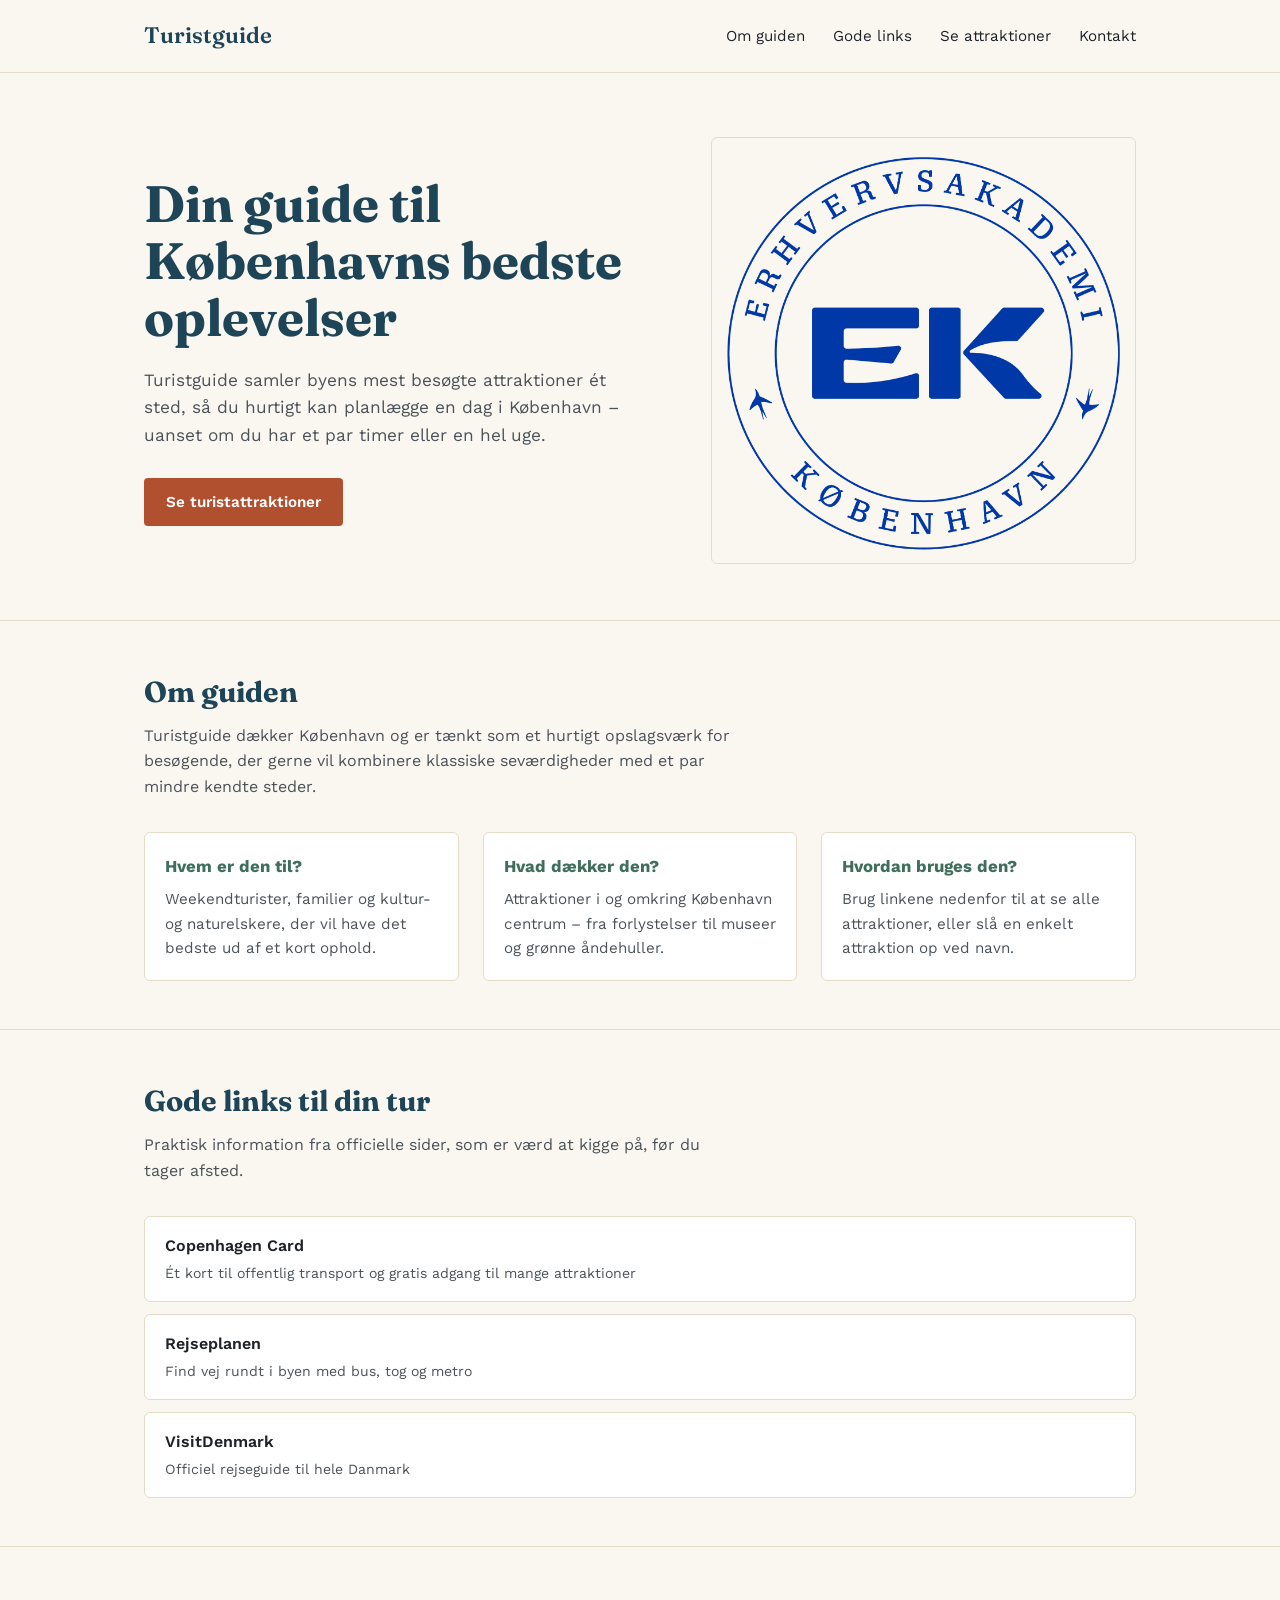
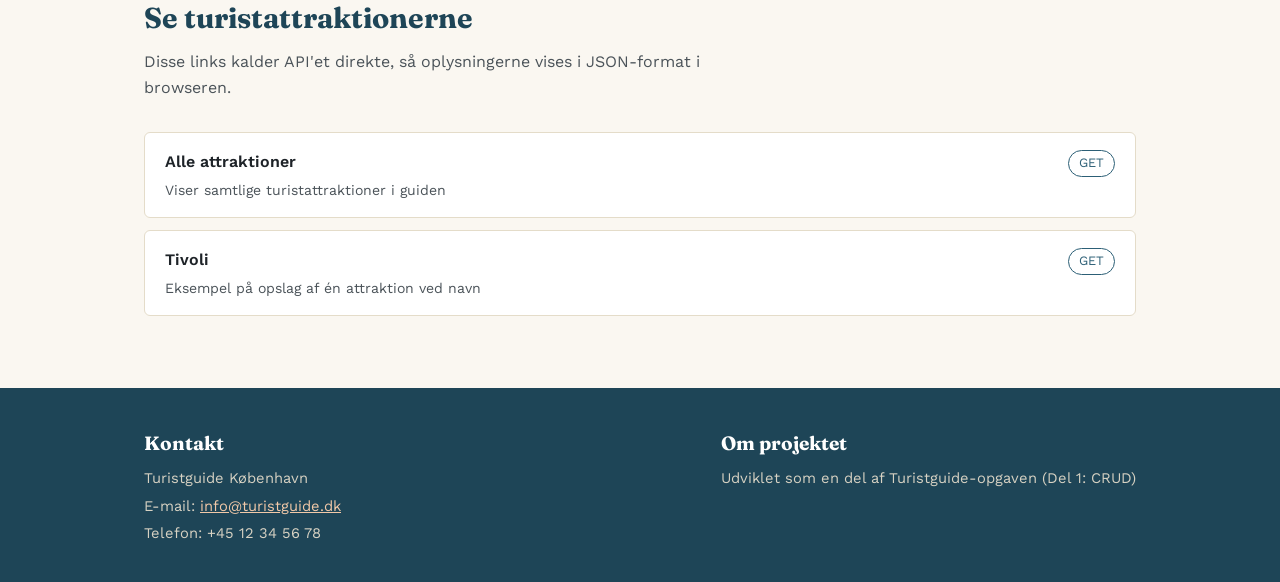
==== src/main/resources/templates/index.html @ d809335d "REfactor" ====
<!DOCTYPE html>
<html lang="da">
<head>
    <meta charset="UTF-8">
    <meta name="viewport" content="width=device-width, initial-scale=1.0">

    <!-- Dette bliver vist i fanebladet (Altså fanebladets navn) -->
    <title>Turistguide København</title>

    <!-- rel="preconnect" til fonts.googleapis.com gør blot at den opretter fordindelse til Google Fonts serveren i forvejen før den egentlig skal bruge noget derfra. -->
    <link rel="preconnect" href="https://fonts.googleapis.com">
    <!-- Henter et CSS-stylesheet fra Google Fonts som bruges til at definere 2 skrifttyper som vi definerer i style.css (Specifikt h1 og h2) -->
    <link href="https://fonts.googleapis.com/css2?family=Fraunces:wght@500;600&family=Work+Sans:wght@400;500;600&display=swap" rel="stylesheet">

    <!-- Henter vores css kode fra style.css filen -->
    <link rel="stylesheet" href="../static/style.css">
</head>
<body>

<!-- Den øverste del af hjemmesiden -->
<header class="site-header">

    <!-- Wrap bruges til at holde indholdet samlet og begrænse bredden -->
    <div class="wrap">

        <!-- Når man trykker på Turistguide teksten, bringer den dig til den øverste del af siden. -->
        <a href="#top" class="brand">Turistguide</a>

        <!-- Navigation / menuen på hjemmesiden -->
        <nav aria-label="Hovedmenu">

            <!-- <ul> opretter en liste uden numre -->
            <ul>
                <!-- <li> er links som sender brugeren til sektioner ved hjælp af ID. (Herunder er ID'erne "#om" & "#eksterne" .. osv.-->
                <li><a href="#om">Om guiden</a></li>
                <li><a href="#eksterne">Gode links</a></li>
                <li><a href="#api">Se attraktioner</a></li>
                <li><a href="#kontakt">Kontakt</a></li>
            </ul>
        </nav>
    </div>
</header>

<!-- Det er hjemmesidens primære indhold, og id="top" gør at vi kan navigere hertil med referencen href="#top" -->
<main id="top">

    <!-- Dette er den første store sektion på hjemmesiden -->
    <section class="hero">

        <!-- Div er division som er en usynlig "kasse" som bruges til at strukturerer og gruppere elementer-->
        <!-- class="wrap" kalder på silen fra style.css -->
        <div class="wrap">
            <div>
                <!-- h1 er DEN VIGTIGSTE overskrift!!! -->
                <h1>Din guide til Københavns bedste oplevelser</h1>
                <p>
                    Turistguide samler byens mest besøgte attraktioner ét sted, så du hurtigt kan
                    planlægge en dag i København – uanset om du har et par timer eller en hel uge.
                </p>
                <!-- <a er et link der er stylet som en knap i style.css, denne knap sender brugeren til api sektionen.  -->
                <a class="button" href="#api">Se turistattraktioner</a>
            </div>
            <!-- Billede til hero sektionen - src angiver stien til billedet. -->
            <img class="hero-image" src="../static/images/hero.png" alt="Illustration af EK's logo">
        </div>
    </section>

    <!-- Sektion med information om turistguide, id="om" gør det muligt at navigere hertil med href="#om". -->
    <section id="om">

        <!-- Div er division som er en usynlig "kasse" som bruges til at strukturerer og gruppere elementer-->
        <!-- class="wrap" kalder på silen fra style.css -->
        <div class="wrap">

            <!-- h2 er den NÆSTEVIGTIGSTE overskrift!! -->
            <h2>Om guiden</h2>

            <!-- her har vi en paragraf som er designet efter klassen section-intro fra style.css -->
            <p class="section-intro">
                Turistguide dækker København og er tænkt som et hurtigt opslagsværk for besøgende,
                der gerne vil kombinere klassiske seværdigheder med et par mindre kendte steder.
            </p>
            <!-- klassen er brugt til at definere designet af vores grid. -->
            <div class="about-grid">
                <div>
                    <!-- h3 er den TREDJEVIGTIGSTE overskrift! -->
                    <h3>Hvem er den til?</h3>
                    <p>Weekendturister, familier og kultur- og naturelskere, der vil have det bedste ud af et kort ophold.</p>
                </div>
                <div>
                    <h3>Hvad dækker den?</h3>
                    <p>Attraktioner i og omkring København centrum – fra forlystelser til museer og grønne åndehuller.</p>
                </div>
                <div>
                    <h3>Hvordan bruges den?</h3>
                    <p>Brug linkene nedenfor til at se alle attraktioner, eller slå en enkelt attraktion op ved navn.</p>
                </div>
            </div>
        </div>
    </section>

    <!-- sektion med links til eksterne hjemmesider, defineret med id="eksterne" så vi kan navigere til det med href="#eksterne"-->
    <section id="eksterne">
        <div class="wrap">
            <h2>Gode links til din tur</h2>
            <p class="section-intro">
                Praktisk information fra officielle sider, som er værd at kigge på, før du tager afsted.
            </p>
            <!-- Her oprettes en liste uden numre -->
            <ul class="link-list">
                <!-- her oprettes der et link der har en reference til en ekstern hjemmeside-->
                <!-- target="_blank" sørger for at linket åbnes på en ny fane. -->
                <!-- rel="noopener" er en sikkerhedsforanstaltning der sørger for at den nye fane ikke får adgang til window.opener
                (forbindelsen mellem de to faner brydes. Vores side kan ikke menipuleres af den side vi linker til -->
                <li>
                    <a href="https://www.visitcopenhagen.dk" target="_blank" rel="noopener">

                        <!-- span bruges som en mindre beholder, i den her sammenhæng bruger vi det til at samle linkets tekst -->
                        <span>
                            <!-- class="label" er titlen på vores link -->
                <span class="label">Copenhagen Card</span>
                            <!-- class="desc" er beskrivelsen af vores link -->
                <span class="desc">Ét kort til offentlig transport og gratis adgang til mange attraktioner</span>
              </span>
                    </a>
                </li>
                <li>
                    <a href="https://www.rejseplanen.dk" target="_blank" rel="noopener">
              <span>
                <span class="label">Rejseplanen</span>
                <span class="desc">Find vej rundt i byen med bus, tog og metro</span>
              </span>
                    </a>
                </li>
                <li>
                    <a href="https://www.visitdenmark.dk" target="_blank" rel="noopener">
              <span>
                <span class="label">VisitDenmark</span>
                <span class="desc">Officiel rejseguide til hele Danmark</span>
              </span>
                    </a>
                </li>
            </ul>
        </div>
    </section>

    <!-- sektion med link til vores spring-boot API'er (id="api" som bruges til href="#api" -->
    <section id="api">
        <div class="wrap">
            <h2>Se turistattraktionerne</h2>
            <p class="section-intro">
                Disse links kalder API'et direkte, så oplysningerne vises i JSON-format i browseren.
            </p>
            <!-- ol opretter en numeret liste-->
            <ol class="link-list">
                <li>
                    <a href="/attractions">
              <span>
                <span class="label">Alle attraktioner</span>
                <span class="desc">Viser samtlige turistattraktioner i guiden</span>
              </span>
                        <span class="method">GET</span>
                    </a>
                </li>
                <li>
                    <a href="/attractions/tivoli">
              <span>
                <span class="label">Tivoli</span>
                <span class="desc">Eksempel på opslag af én attraktion ved navn</span>
              </span>
                        <span class="method">GET</span>
                    </a>
                </li>
            </ol>
        </div>
    </section>

</main>

<!-- Den nederste del af hjemmesiden har id="kontakt" så den kan refereres til via href="#kontakt" -->
<footer class="site-footer" id="kontakt">
    <div class="wrap">
        <div>
            <h2>Kontakt</h2>
            <p>Turistguide København</p>
            <p>E-mail: <a href="mailto:info@turistguide.dk">info@turistguide.dk</a></p>
            <p>Telefon: +45 12 34 56 78</p>
        </div>
        <div>
            <h2>Om projektet</h2>
            <p>Udviklet som en del af Turistguide-opgaven (Del 1: CRUD)</p>
        </div>
    </div>
</footer>

</body>
</html>
---- src/main/resources/static/style.css ----
/* :root definerer globale css variabler - man kan bruge variablerne igen med var(--navn) */
:root {
    /* Dette definerer vores farve variabler */
    --color-bg: #FAF7F1;
    --color-ink: #1E2328;
    --color-ink-soft: #4B5359;
    --color-harbor: #2C5F76;
    --color-harbor-dark: #1E4557;
    --color-green: #3F6E5C;
    --color-brick: #B1502E;
    --color-card: #FFFFFF;
    --color-border: #E4DCC9;

    /* Dette definerer vores font variabler */
    --font-display: "Fraunces", "Georgia", serif;
    --font-body: "Work Sans", "Segoe UI", sans-serif;

    /* Dette definerer max hjemmeside bredde */
    --max-width: 1040px;
}

/* "*" bruges til alle elementer på hjemmesiden - den giver reglen defineret i den til alt på hjemmesiden */
* {
    /* Dette definerer at padding og border bliver regnet med i elementets samlede størrelse */
    box-sizing: border-box;

    /* Dette definerer hvordan musen skal se ud (Her ændre vi den til et prædefineret billede */
    cursor: url('images/Caroussel.png'), pointer;
}

/* Dette definerer html rammen */
html {
    /* Dette definerer at scrolling til sektioner er bløde/smooth i stedet for øjeblikkeligt */
    scroll-behavior: smooth;
}

/* Dette definerer ting for selve indholdet på siden*/
body {
    margin: 0; /* Fjerner browserens stadard margins (Luftbæltet rundt om elementerne) */
    background: var(--color-bg);/* Dette definerer vores baggrundsfarve (Læg mærke til vi kalder på :root farven med var(--navn) */
    color: var(--color-ink);/* Dette definerer almindeligt tekstfarve, igen fra :root */
    font-family: var(--font-body);/* Dette definerer almindelig tekst skrifttype, defineret i :root */
    line-height: 1.6;/* Dette definerer linjeafstanden for almindelig tekst */
}

/* Dette sætter regler for vores billeder */
img {
    max-width: 100%; /* Dette definerer at billedet ikke bliver bredere end billedet container */
    display: block; /* Dette definerer at img skal blive til et "block" element */
}

/* a er styling for alle links */
a {
    color: var(--color-harbor); /* Dette definerer farven på linket, defineret i :root */
}


/* Dette er stylingen når du navigere til knappen via tastaturet (tab taget)*/
a:focus-visible,
button:focus-visible {
    outline: 3px solid var(--color-brick); /* Dette definerer outlinen omkring elementet*/
    outline-offset: 2px; /* Dette definerer hvor meget afstand der er mellem outlinen og elementet */
}

/* Styling til vores wrap klasse (holder indholdet samlet) */
.wrap {
    max-width: var(--max-width); /* Dette definerer at den ikke må være mere end 1040px defineret i :root*/
    margin: 0 auto; /* margin er afstanden udenfor elementet (Luft uden for kassen) */
    padding: 0 24px; /* padding er afstanden inde i elementet  (Luft inde i kassen) */
}

/* ---------- Header / nav ---------- */


/* Styling af vores header */
.site-header {
    border-bottom: 1px solid var(--color-border); /* Laver en linje under headeren og definerer hvor stor den skal være*/
    background: var(--color-bg); /* Dette definerer baggrundsfarven i headeren */
    position: sticky; /* Dette definerer at den skal vises øverst hele tiden (Selv når man scroller ned) */
    top: 0; /* angiver at den er helt oppe i toppen */
    z-index: 10; /* angiver at den ligger ovenpå det andet indhold, frem for under det */
}

/* Styling af vores wrap element inden i headeren */
.site-header .wrap {
    display: flex; /* alt vi bruger flexbox til at placere elementerne */
    align-items: center; /* centrerer elementerne lodret */
    justify-content: space-between; /* ligger elementerne med luft imellem */
    padding-top: 18px; /* luft over indholdet */
    padding-bottom: 18px; /* luft under indholdet */
}

/* Styler vores brand (hjemmesidens logo og navn)*/
.brand {
    font-family: var(--font-display); /* fonten for overskriften */
    font-size: 1.4rem; /* størrelsen på overskriften */
    font-weight: 600; /* tekstens tykkelse */
    color: var(--color-harbor-dark); /* tekstens farve */
    text-decoration: none; /* fjerne underscore stregen på links */
}

/* Styler vores nav unummerede lister */
nav ul {
    list-style: none; /* fjerne prikkerne fra listen */
    display: flex; /* placerer menupunkterne ved siden af hinanden */
    gap: 28px; /* afstanden mellem menupunkterne */
    margin: 0; /* fjerner standard margin */
    padding: 0; /* fjerne standard padding (fordi vi skriver 0) */
}

/* Styler vores nav links */
nav a {
    text-decoration: none; /* fjerne understreg på linket */
    color: var(--color-ink); /* farve på linket */
    font-size: 0.95rem; /* størrelse på linket */
    border-bottom: 2px solid transparent; /* gennemsigtig boarder så størrelsen ikke ændre sig når du hover musen hen over */
    padding-bottom: 2px; /* linjeafstand under teksten */
    transition: border-color 0.15s ease; /* gør ændringen af borderfarven blød */
}

/* Styler når musen hovers over et navigationslink */
nav a:hover {
    border-color: var(--color-brick); /* farve på boarderen når man hover musen over */
}

/* ---------- Hero ---------- */

/* Styling for hero sektionen */
.hero {
    padding: 64px 0 56px; /* 64px er for top, ventre/højre er 0 og bund er de 56px */
}

/* Styling for wrap elementet inde i hero */
.hero .wrap {
    display: grid; /* definere at vi bruger et CSS-grid */
    grid-template-columns: 1.1fr 0.9fr; /* laver 2 kolloner hvor den første er lidt større end den anden */
    gap: 48px; /* gappet mellem kollonerne */
    align-items: center; /* centrerer indholdet lodret */
}

/* Styler vores VIGTIGSTE overskrift!!! */
.hero h1 {
    font-family: var(--font-display); /* fonten på overskriften */
    font-size: clamp(2.2rem, 4vw, 3.2rem); /* font størrelse tilpasser sig skærmstørrelser 2.2rem minimum, 4vw betyder 4% af skærmens bredde og 3.2rem maximum */
    line-height: 1.12; /* linjeafstand */
    margin: 0 0 20px; /* fjerne margin i top og højre/venstre og sætter 20px til bunden*/
    color: var(--color-harbor-dark); /* sætter farven */
    max-width: 16ch; /* sætter max bredde ch betyder "ca. bredde" */
}

/* Styler paragraph elementet for hero sektionen */
.hero p {
    font-size: 1.08rem; /* størrelse på font */
    color: var(--color-ink-soft); /* farve på font */
    max-width: 46ch; /* begrænser tekstkassens bredde */
    margin: 0 0 28px; /* fjerne top og højre/venstre margin og sætter bund til 28px */
}

/* Styler hero billedet */
.hero-image {
    border-radius: 6px; /* dette afrunder hjørnerne */
    overflow: hidden;  /* skjuler indholdet der gør ud over elementet */
    border: 1px solid var(--color-border); /* laver en border rundt om billedet og fortælle hvilken farve den skal være */
}

/* Styler knap */
.button {
    display: inline-block; /* Gør linket til et inline-block element hvilket gør det muligt at give det padding som en knap */
    background: var(--color-brick); /* baggrundsfarve for knap */
    color: #FFFFFF; /* tekstfarven på knappen */
    padding: 12px 22px; /* luft inde i knappen top/bund og højre/venstre*/
    border-radius: 4px; /* afrunder hjørnerne */
    text-decoration: none; /* fjerner underline fra elementet */
    font-weight: 600; /* tekstens tykkelse*/
    font-size: 0.95rem; /* størrelsen på teksten */
}

/* Styler når musen hover over knappen */
.button:hover {
    background: #93401f; /* gør baggrunden mørkere når man hover over*/
}

/* ---------- Sections ---------- */

/* Styling for alle section elementer */
section {
    padding: 48px 0; /* luft over og under 48 px og fjerne højre venstre */
}

/* Section + section styler hvordan en section kommer efter en anden section */
section + section {
    border-top: 1px solid var(--color-border); /* laver en linje mellem sectionerne og vælger farven */
}

/* Styling de NÆSTVIGTIGSTE overskrifter!! */
h2 {
    font-family: var(--font-display); /* Font på overskrift*/
    font-size: 1.8rem; /* Størrelse på overskrift */
    color: var(--color-harbor-dark); /* farve på overskrift */
    margin: 0 0 8px; /* fjerne margin på top og højre/venstre og giver 8px under */
}

/* Styler sections for introduktionstekst */
.section-intro {
    color: var(--color-ink-soft); /* farve på tekst */
    max-width: 60ch; /* begrænser tekstbredden */
    margin: 0 0 32px; /* fjerne margin fra top og højre/venstre og stætter bund til 32px*/
}

/* ---------- About ---------- */

/* Styler grid med informationsboxe */
.about-grid {
    display: grid; /* vælger CSS grid*/
    grid-template-columns: repeat(3, 1fr); /* sætter 3 kolonner af samme størrelse */
    gap: 24px; /* sætter afstanden mellem kolonnerne */
}

/* Styler div inden i about-grid */
.about-grid div {
    background: var(--color-card); /* baggrundsfarve */
    border: 1px solid var(--color-border); /* sætter en border rundt om boxen */
    border-radius: 6px; /* afrunder hjørner */
    padding: 20px; /* luft inde i boxen */
}

/* Styler den TREDJEVIGTIGSTE i about-grid! */
.about-grid h3 {
    font-size: 1.05rem; /* størrelse på tekst*/
    margin: 0 0 8px; /* fjerne margin fra top og højre/venstre og sætter bund til 8px */
    color: var(--color-green); /* farve på tekst */
}

/* Styler paragraph i about-grid */
.about-grid p {
    margin: 0; /* fjerne standard margin */
    font-size: 0.95rem; /* tekststørrelse */
    color: var(--color-ink-soft); /* tekstfarve */
}

/* ---------- Link lists ---------- */

/*Styler for liste med links  */
.link-list {
    list-style: none; /* fjerner liste-prikkerne */
    margin: 0; /* fjerne margin */
    padding: 0; /* fjerner padding */
    display: grid; /* vælger CSS grid */
    gap: 12px; /* afstand mellem listepunkterne */
}

/* Styler for hvert listepunkt */
.link-list li {
    border: 1px solid var(--color-border); /* border rundt om listepunkt*/
    border-radius: 6px; /* afrunder hjørnerne */
    background: var(--color-card); /* baggrundsfarve */
}

/* Styler for links inden i listen */
.link-list a {
    display: flex; /* vælger flexbox */
    justify-content: space-between; /* placerer indholdet med plads imellem */
    align-items: baseline; /* Justerer elementer efter deres tekst-baseline */
    gap: 16px; /* afstand imellem elementerne */
    padding: 16px 20px; /* luft inde i linket */
    text-decoration: none; /* fjerne underline */
    color: var(--color-ink); /* tekstefarve */
}

/* Styler links inde i listen når musen hover */
.link-list a:hover {
    background: #F1ECDF; /* sætter baggrundsfarven */
}

/*Styler label i linket */
.link-list .label {
    font-weight: 600; /* tekstens tykkelse */
}

/* Styling af HTTP metoden */
.link-list .method {
    font-size: 0.8rem; /* tekststørrelse */
    color: var(--color-harbor); /* tekstfarve */
    border: 1px solid var(--color-harbor); /* tekstborder */
    border-radius: 999px; /* gør tekstborderen mere rund og pilleformet */
    padding: 2px 10px; /* luft omkring teksten */
    white-space: nowrap; /* gør teksten ikke hopper ned på en ny linje */
}

/*Styler til link listens beskrivelse */
.link-list .desc {
    display: block; /* vælger CSS block - gør at beskrivelsen kommer på egen linje */
    font-size: 0.88rem; /* Tekststørrelse */
    color: var(--color-ink-soft);/* tekstfarve */
    margin-top: 4px; /* sætter afstanden i toppen til 4px */
}

/* ---------- Footer ---------- */

/* Styler footeren på siden*/
.site-footer {
    background: var(--color-harbor-dark); /* baggrundsfarve */
    color: #EFE9DB; /* tekstfarve */
    padding: 40px 0 32px; /* luft inde i footeren (Over, højre/venstre og under */
    margin-top: 24px; /* sætter afstand mellem indhold og footeren til 24 px. */
}

/* Styler wrap elementet i footeren */
.site-footer .wrap {
    display: flex; /* Vælger CSS flex box*/
    justify-content: space-between; /* placerer elementerne med plads imellem */
    flex-wrap: wrap; /* tillader at elementerne må hoppe ned på næste linje hvis der ikke er plads*/
    gap: 24px; /* sætter afstanden wrap elementerne */
}

/*Styling for den NÆSTVIGTIGSTE overskrift!! */
.site-footer h2 {
    color: #FFFFFF; /* tekstfarve */
    font-size: 1.2rem; /* tekststørrelse */
}

/* Styling for links i footeren*/
.site-footer a {
    color: #F2C9A8; /* linkfarve*/
}

/* Styling for paragrafteks i footeren*/
.site-footer p {
    margin: 4px 0; /* sætter margin til 4px for over/under og fjerne margin for højre/venstre */
    font-size: 0.92rem;/* tekststørrelse */
    color: #D7D2C3; /* tekstfarve */
}

/* ---------- Responsivt ---------- */

/* MOBILE FIRST! (Hvis skærmen er 760px eller mindre*/
@media (max-width: 760px) {
    nav ul {
        gap: 16px; /* sætter mindre afstand mellem menupunkterne hvis man besøger siden fra en mindre skærm*/
        flex-wrap: wrap; /* vælger CSS wrap - tillader at menupunkterne må hoppe ned på næste linje */
    }

    /* styler wrap elementet i hero elementet for mindre skærm */
    .hero .wrap {
        grid-template-columns: 1fr; /* vi ændre fra 2 kolonner til 1 kolonne */
    }

    /* Styler billede for en mindre skærm */
    .hero-image {
        order: -1; /* flytter billedet før teksten (-1 før teksten --- +1 efter teksten) */
    }

    /* Styler about-grid for mindre skærm */
    .about-grid {
        grid-template-columns: 1fr; /* Vi ændre fra 3 til 1 kolonne */
    }

    /* Styler footer wrap elementet til mindre skærm */
    .site-footer .wrap {
        flex-direction: column; /* Vi placerer elementerne lodret frem for vandret */
    }
}

/* Til brugere der ønsker mindre bevægelse - bliver bevægelsen reduceret */
@media (prefers-reduced-motion: reduce) {
    html {
        scroll-behavior: auto; /* fjerner smooth scroll fra html */
    }
}
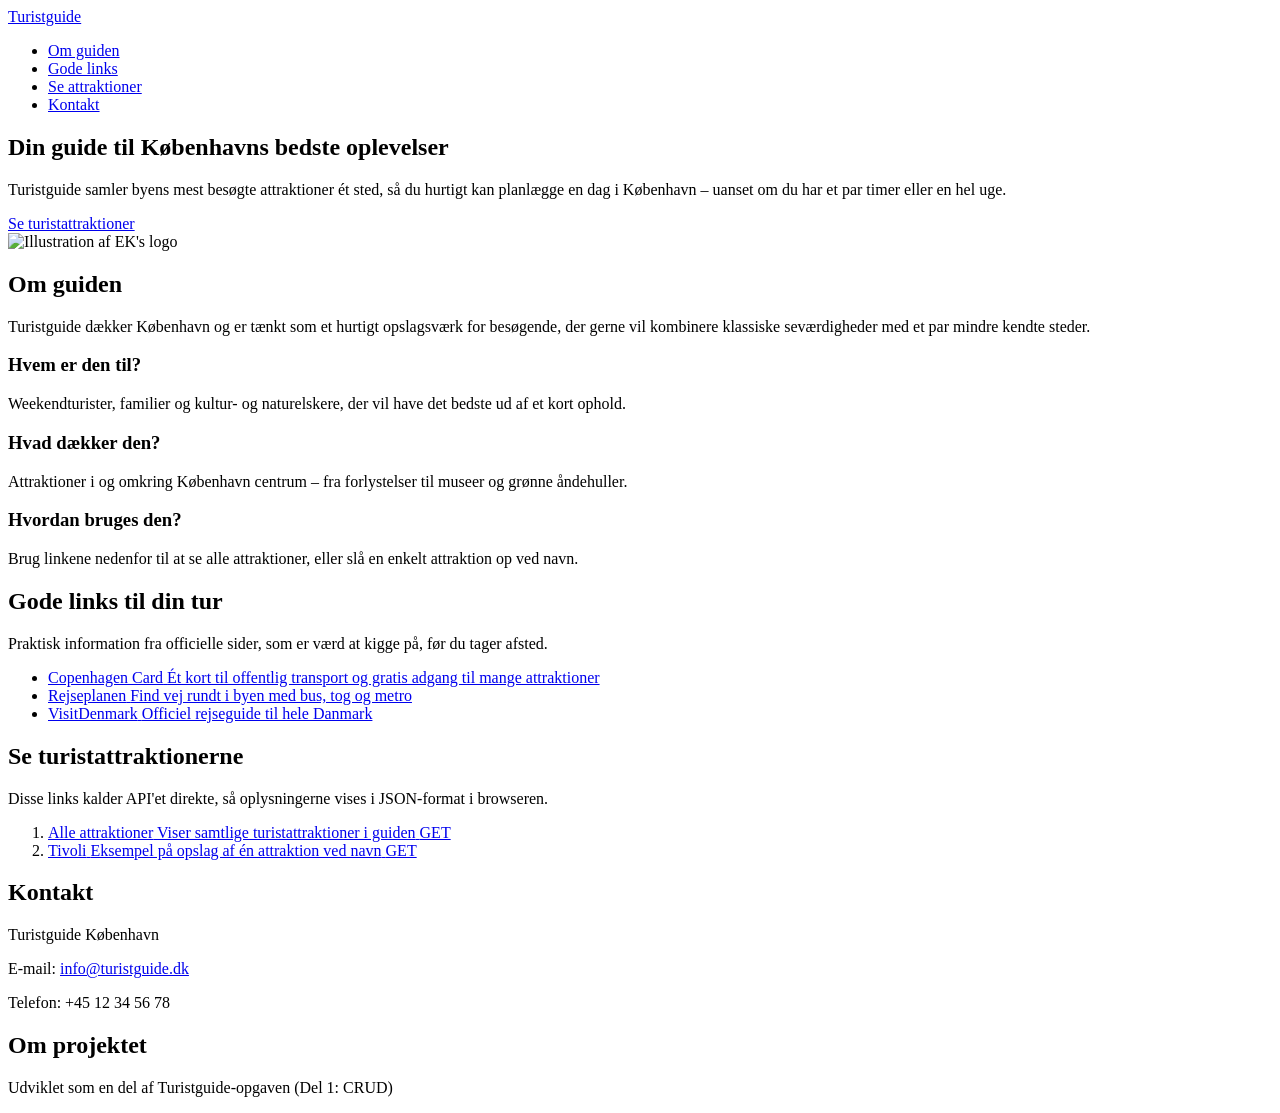
==== commit 9a8af97a: "Del 2. lavet i plenum; Tilføjet nyt endpoint /attractions så den returnerer HTML format og ikke JSON" ====
--- a/src/main/resources/templates/index.html
+++ b/src/main/resources/templates/index.html
@@ -1,5 +1,5 @@
 <!DOCTYPE html>
-<html lang="da">
+<html lang="da" xmlns:th="http://www.thymeleaf.org">
 <head>
     <meta charset="UTF-8">
     <meta name="viewport" content="width=device-width, initial-scale=1.0">
@@ -13,7 +13,7 @@
     <link href="https://fonts.googleapis.com/css2?family=Fraunces:wght@500;600&family=Work+Sans:wght@400;500;600&display=swap" rel="stylesheet">
 
     <!-- Henter vores css kode fra style.css filen -->
-    <link rel="stylesheet" href="../static/style.css">
+    <link th:href="@{/style.css}" rel="stylesheet">
 </head>
 <body>
 
@@ -61,7 +61,7 @@
                 <a class="button" href="#api">Se turistattraktioner</a>
             </div>
             <!-- Billede til hero sektionen - src angiver stien til billedet. -->
-            <img class="hero-image" src="../static/images/hero.png" alt="Illustration af EK's logo">
+            <img class="hero-image" th:src="@{/images/hero.png}" alt="Illustration af EK's logo">
         </div>
     </section>
 
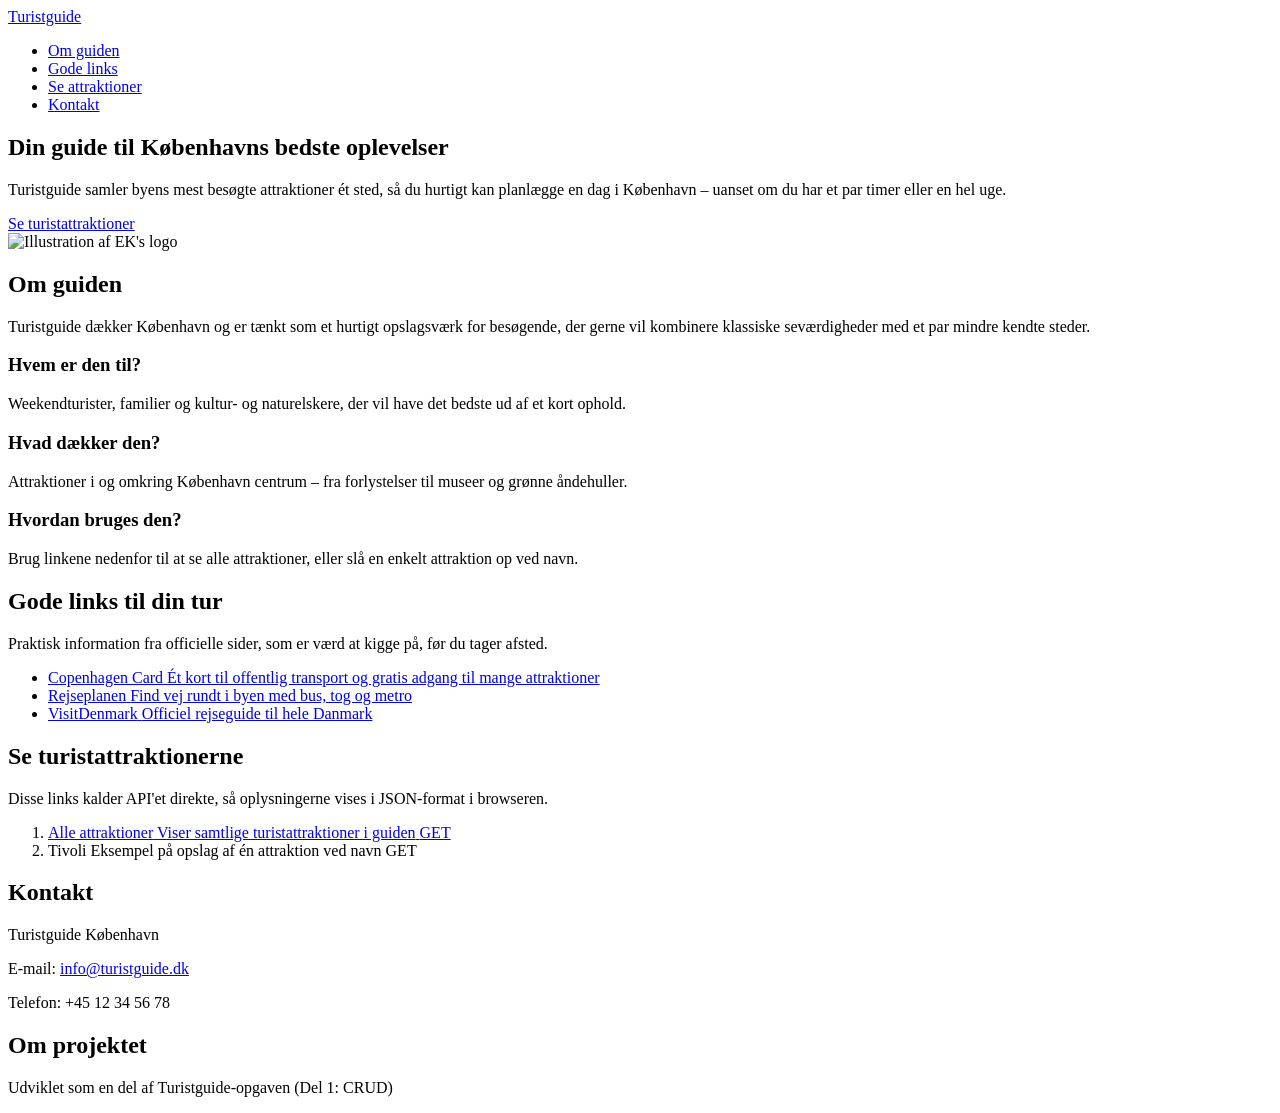
==== commit 7900951c: "Større refaktorerring lavet i plænum." ====
--- a/src/main/resources/templates/index.html
+++ b/src/main/resources/templates/index.html
@@ -163,7 +163,7 @@
                     </a>
                 </li>
                 <li>
-                    <a href="/attractions/tivoli">
+                    <a th:href="@{/attractions/name/Tivoli}">
               <span>
                 <span class="label">Tivoli</span>
                 <span class="desc">Eksempel på opslag af én attraktion ved navn</span>
